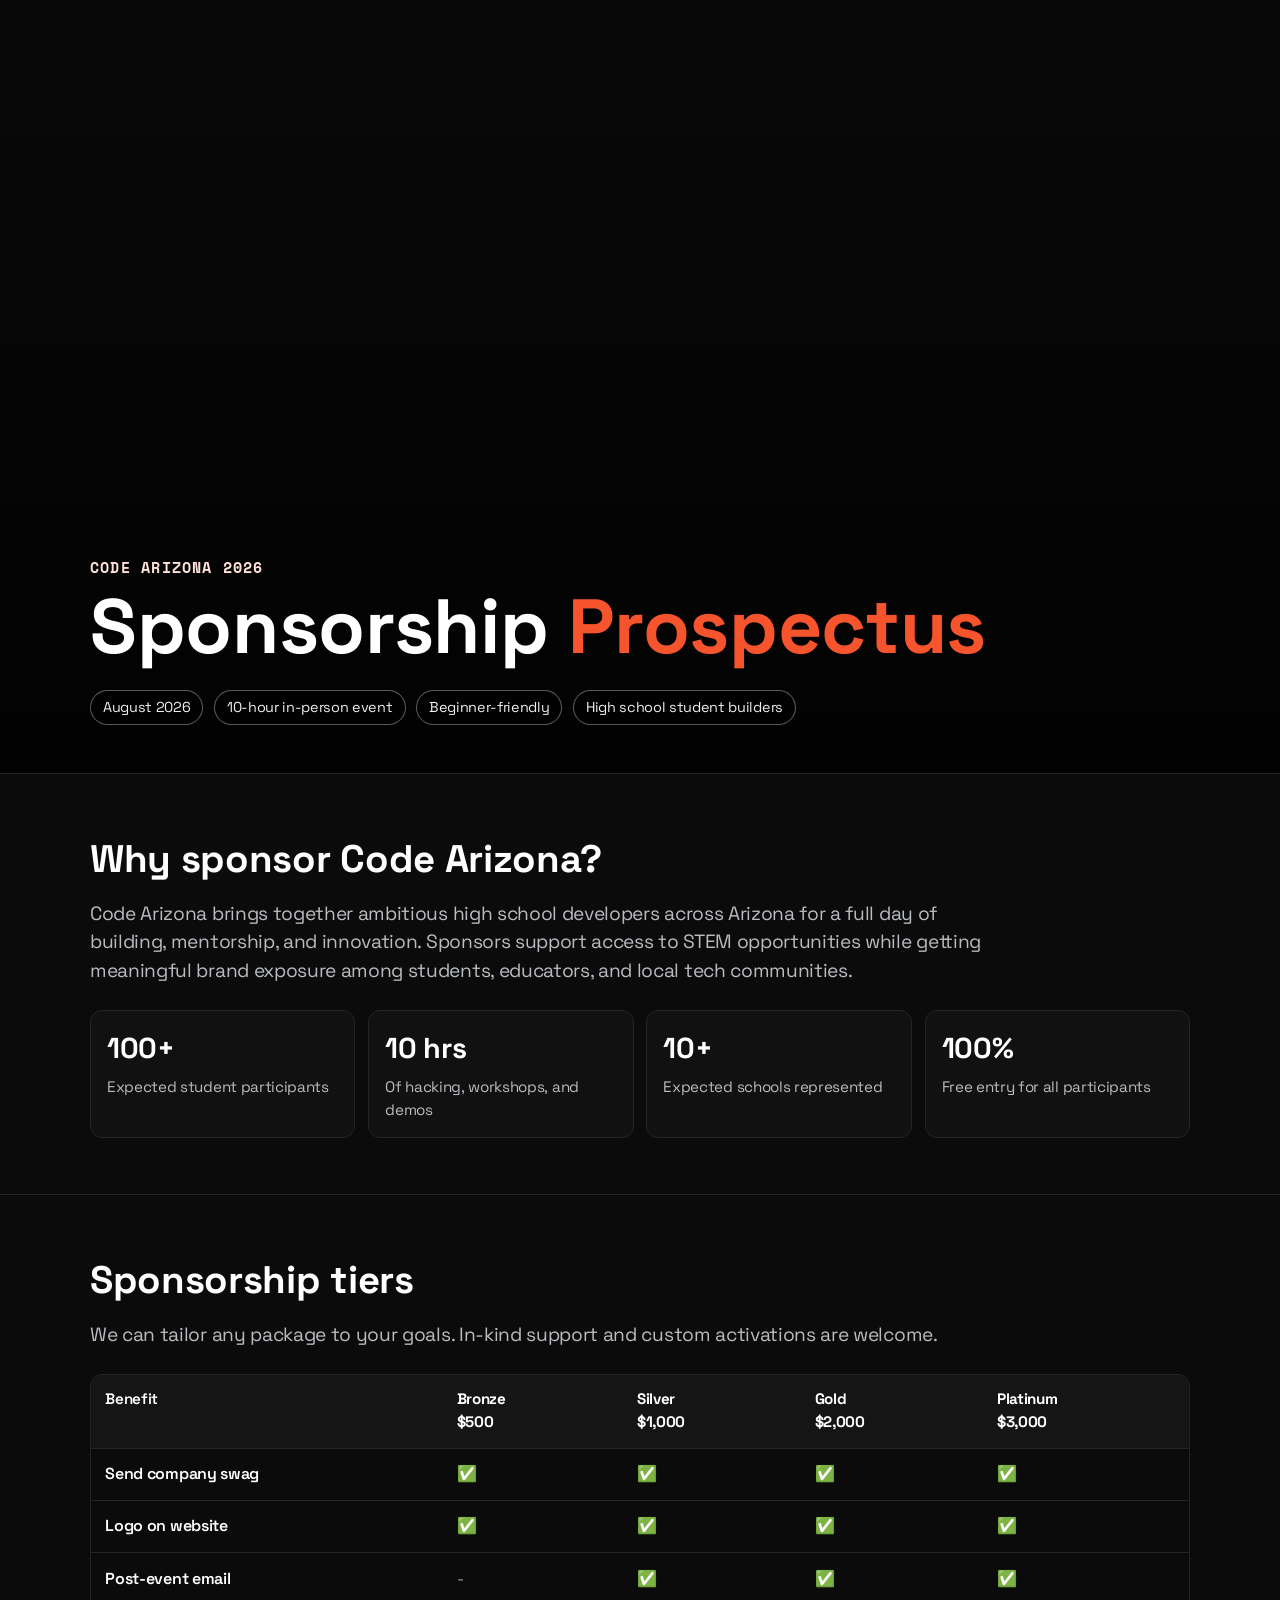
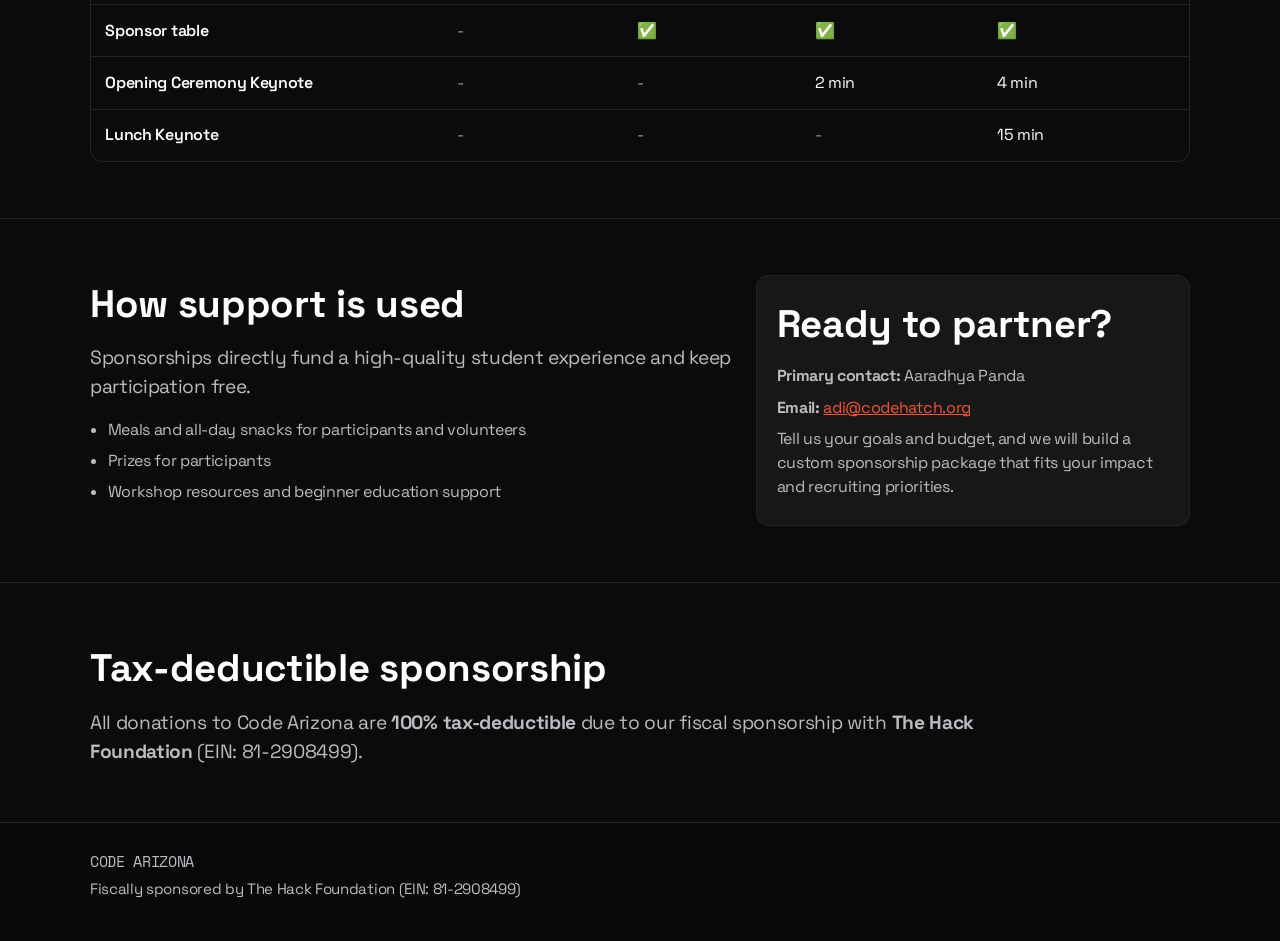
==== prospectus.html @ 8baa0966 "added prospectus + bunch of other changes" ====
<!doctype html>
<html lang="en">
  <head>
    <meta charset="UTF-8" />
    <meta name="viewport" content="width=device-width, initial-scale=1.0" />
    <title>Code Arizona Sponsorship Prospectus</title>
    <meta
      name="description"
      content="Official sponsorship prospectus for Code Arizona, Arizona's premier high school hackathon."
    />
    <link
      rel="icon"
      type="image/svg+xml"
      href='data:image/svg+xml,%3Csvg xmlns="http://www.w3.org/2000/svg" viewBox="0 0 64 64"%3E%3Crect width="64" height="64" fill="%23f6542d"/%3E%3C/svg%3E'
    />
    <link rel="preconnect" href="https://fonts.googleapis.com" />
    <link rel="preconnect" href="https://fonts.gstatic.com" crossorigin />
    <link
      href="https://fonts.googleapis.com/css2?family=Space+Grotesk:wght@400;500;700&family=Space+Mono:wght@400;700&display=swap"
      rel="stylesheet"
    />
    <style>
      :root {
        --accent: #f6542d;
        --ink: #0b0b0b;
        --paper: #ffffff;
        --muted: #b9bcc0;
        --line: #242424;
        --panel: #111111;
      }

      * {
        box-sizing: border-box;
      }

      html,
      body {
        margin: 0;
        padding: 0;
      }

      body {
        background: var(--ink);
        color: var(--paper);
        font-family: "Space Grotesk", -apple-system, BlinkMacSystemFont, "Segoe UI", sans-serif;
        letter-spacing: -0.02em;
        line-height: 1.5;
      }

      .wrap {
        width: min(1100px, 94vw);
        margin: 0 auto;
      }

      .mono {
        font-family: "Space Mono", "Space Grotesk", monospace;
      }

      .cover {
        min-height: 86vh;
        display: grid;
        align-items: end;
        padding: 3rem 0;
        background:
          linear-gradient(180deg, rgba(0, 0, 0, 0.25), rgba(0, 0, 0, 0.82)),
          url("https://user-cdn.hackclub-assets.com/019d8427-7d99-743b-9987-1778452b1eb2/DSC05970.jpg")
            center / cover no-repeat;
        border-bottom: 1px solid var(--line);
      }

      .kicker {
        margin: 0;
        color: #ffe2d9;
        font-size: 0.95rem;
        font-weight: 600;
        text-transform: uppercase;
        letter-spacing: 0.08em;
      }

      h1 {
        margin: 0.4rem 0 0;
        font-size: clamp(2rem, 6vw, 5rem);
        line-height: 1.05;
      }

      .accent {
        color: var(--accent);
      }

      .cover-meta {
        margin-top: 1.5rem;
        display: flex;
        flex-wrap: wrap;
        gap: 0.65rem;
      }

      .pill {
        border: 1px solid rgba(255, 255, 255, 0.35);
        border-radius: 999px;
        padding: 0.35rem 0.75rem;
        font-size: 0.9rem;
        color: #efefef;
        background: rgba(0, 0, 0, 0.35);
      }

      .section {
        padding: 3.5rem 0;
        border-bottom: 1px solid var(--line);
      }

      h2 {
        margin: 0 0 0.75rem;
        font-size: clamp(1.5rem, 3vw, 2.4rem);
      }

      .lead {
        margin: 0;
        color: var(--muted);
        font-size: clamp(1rem, 1.9vw, 1.2rem);
        max-width: 900px;
      }

      .stats {
        margin-top: 1.5rem;
        display: grid;
        grid-template-columns: repeat(4, minmax(0, 1fr));
        gap: 0.8rem;
      }

      .card {
        background: var(--panel);
        border: 1px solid var(--line);
        border-radius: 12px;
        padding: 1rem;
      }

      .card h3 {
        margin: 0;
        font-size: 1.8rem;
      }

      .card p {
        margin: 0.35rem 0 0;
        color: var(--muted);
        font-size: 0.95rem;
      }

      .tiers {
        margin-top: 1.5rem;
        overflow-x: auto;
        border: 1px solid var(--line);
        border-radius: 12px;
      }

      table {
        width: 100%;
        border-collapse: collapse;
        min-width: 820px;
      }

      th,
      td {
        border-bottom: 1px solid var(--line);
        padding: 0.85rem 0.9rem;
        text-align: left;
        vertical-align: top;
      }

      th {
        background: #151515;
        font-size: 0.95rem;
      }

      td:first-child,
      th:first-child {
        width: 32%;
        font-weight: 600;
      }

      tr:last-child td {
        border-bottom: 0;
      }

      .check {
        color: #7ddf96;
        font-weight: 700;
      }

      .x {
        color: #9c9c9c;
      }

      .split {
        display: grid;
        grid-template-columns: 1.2fr 0.8fr;
        gap: 1rem;
      }

      .list {
        margin: 1rem 0 0;
        padding-left: 1.1rem;
      }

      .list li {
        margin: 0.45rem 0;
        color: var(--muted);
      }

      .cta-box {
        background: #171717;
        border: 1px solid var(--line);
        border-radius: 12px;
        padding: 1.2rem;
      }

      .cta-box p {
        margin: 0.45rem 0;
        color: var(--muted);
      }

      .btn {
        display: inline-block;
        margin-top: 0.75rem;
        text-decoration: none;
        font-weight: 700;
        color: #0c0c0c;
        background: var(--accent);
        border: 2px solid var(--accent);
        border-radius: 8px;
        padding: 0.6rem 0.95rem;
      }

      footer {
        padding: 1.3rem 0 2.2rem;
        background: #090909;
      }

      footer p {
        margin: 0.35rem 0;
        color: var(--muted);
        font-size: 0.94rem;
      }

      a {
        color: var(--accent);
      }

      @media (max-width: 920px) {
        .stats {
          grid-template-columns: repeat(2, minmax(0, 1fr));
        }

        .split {
          grid-template-columns: 1fr;
        }
      }

      @media (max-width: 560px) {
        .stats {
          grid-template-columns: 1fr;
        }
      }
    </style>
  </head>
  <body>
    <header class="cover">
      <div class="wrap">
        <p class="kicker mono">Code Arizona 2026</p>
        <h1>
          Sponsorship <span class="accent">Prospectus</span><br />
        </h1>
        <div class="cover-meta">
          <span class="pill">August 2026</span>
          <span class="pill">10-hour in-person event</span>
          <span class="pill">Beginner-friendly</span>
          <span class="pill">High school student builders</span>
        </div>
      </div>
    </header>

    <main>
      <section class="section">
        <div class="wrap">
          <h2>Why sponsor Code Arizona?</h2>
          <p class="lead">
            Code Arizona brings together ambitious high school developers across Arizona for a
            full day of building, mentorship, and innovation. Sponsors support access to STEM
            opportunities while getting meaningful brand exposure among students, educators, and
            local tech communities.
          </p>
          <div class="stats">
            <article class="card">
              <h3>100+</h3>
              <p>Expected student participants</p>
            </article>
            <article class="card">
              <h3>10 hrs</h3>
              <p>Of hacking, workshops, and demos</p>
            </article>
            <article class="card">
              <h3>10+</h3>
              <p>Expected schools represented</p>
            </article>
            <article class="card">
              <h3>100%</h3>
              <p>Free entry for all participants</p>
            </article>
          </div>
        </div>
      </section>

      <section class="section">
        <div class="wrap">
          <h2>Sponsorship tiers</h2>
          <p class="lead">
            We can tailor any package to your goals. In-kind support and custom activations are
            welcome.
          </p>
          <div class="tiers">
            <table>
              <thead>
                <tr>
                  <th>Benefit</th>
                  <th>Bronze<br />$500</th>
                  <th>Silver<br />$1,000</th>
                  <th>Gold<br />$2,000</th>
                  <th>Platinum<br />$3,000</th>
                </tr>
              </thead>
              <tbody>
                <tr>
                  <td>Send company swag</td>
                  <td class="check">✅</td>
                  <td class="check">✅</td>
                  <td class="check">✅</td>
                  <td class="check">✅</td>
                </tr>
                <tr>
                  <td>Logo on website</td>
                  <td class="check">✅</td>
                  <td class="check">✅</td>
                  <td class="check">✅</td>
                  <td class="check">✅</td>
                </tr>
                <tr>
                  <td>Post-event email</td>
                  <td class="x">-</td>
                  <td class="check">✅</td>
                  <td class="check">✅</td>
                  <td class="check">✅</td>
                </tr>
                                <tr>
                  <td>Sponsor table</td>
                  <td class="x">-</td>
                  <td class="check">✅</td>
                  <td class="check">✅</td>
                  <td class="check">✅</td>
                </tr>
                <tr>
                  <td>Opening Ceremony Keynote</td>
                  <td class="x">-</td>
                  <td class="x">-</td>
                  <td>2 min</td>
                  <td>4 min</td>
                </tr>
                <tr>
                  <td>Lunch Keynote</td>
                  <td class="x">-</td>
                  <td class="x">-</td>
                  <td class="x">-</td>
                  <td>15 min</td>
                </tr>

              </tbody>
            </table>
          </div>
        </div>
      </section>

      <section class="section">
        <div class="wrap split">
          <div>
            <h2>How support is used</h2>
            <p class="lead">
              Sponsorships directly fund a high-quality student experience and keep participation
              free.
            </p>
            <ul class="list">
              <li>Meals and all-day snacks for participants and volunteers</li>
              <li>Prizes for participants</li>
              <li>Workshop resources and beginner education support</li>
            </ul>
          </div>
          <aside class="cta-box">
            <h2>Ready to partner?</h2>
            <p><strong>Primary contact:</strong> Aaradhya Panda</p>
            <p><strong>Email:</strong> <a href="mailto:adi@codehatch.org">adi@codehatch.org</a></p>
            <p>
              Tell us your goals and budget, and we will build a custom sponsorship package that
              fits your impact and recruiting priorities.
            </p>
          </aside>
        </div>
      </section>

      <section class="section">
        <div class="wrap">
          <h2>Tax-deductible sponsorship</h2>
          <p class="lead">
            All donations to Code Arizona are <strong>100% tax-deductible</strong> due to our
            fiscal sponsorship with <strong>The Hack Foundation</strong> (EIN: 81-2908499).
          </p>
        </div>
      </section>
    </main>

    <footer>
      <div class="wrap">
        <p class="mono">CODE ARIZONA</p>
        <p>Fiscally sponsored by The Hack Foundation (EIN: 81-2908499)</p>
      </div>
    </footer>
  </body>
</html>
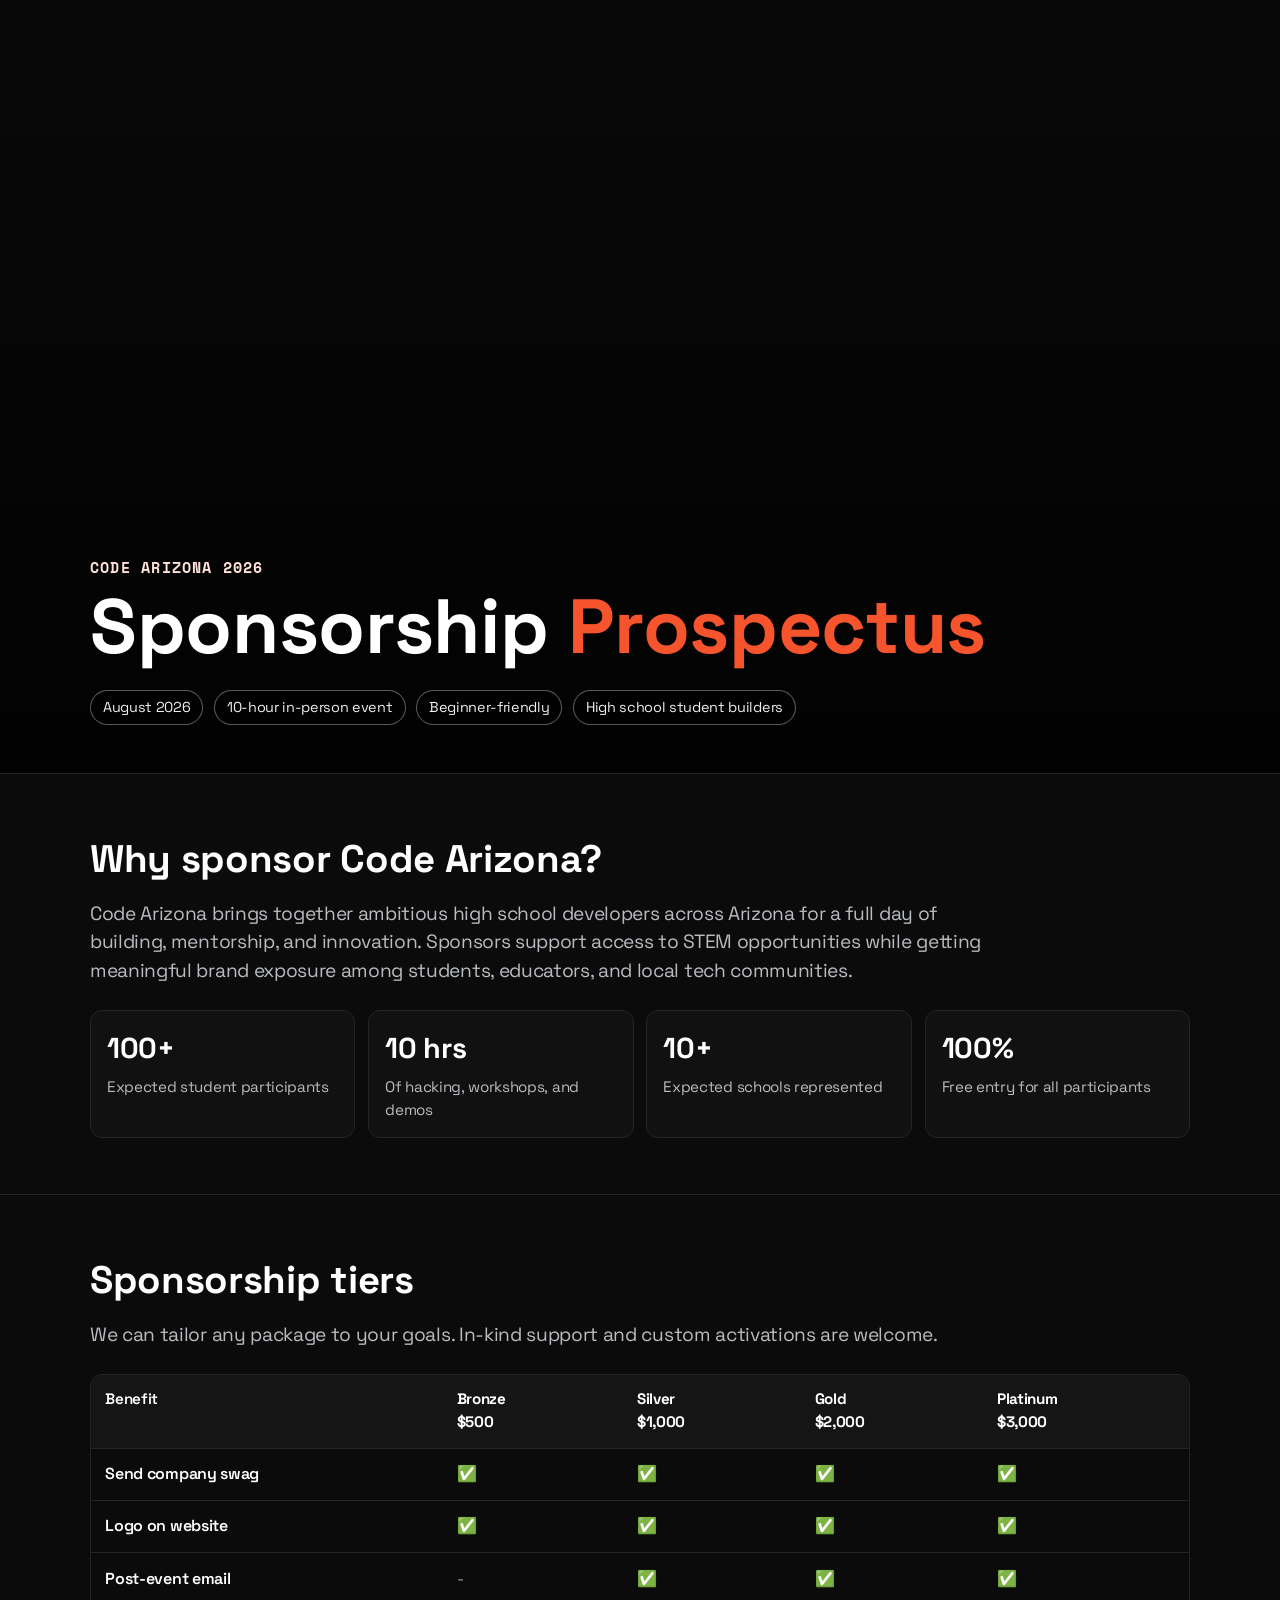
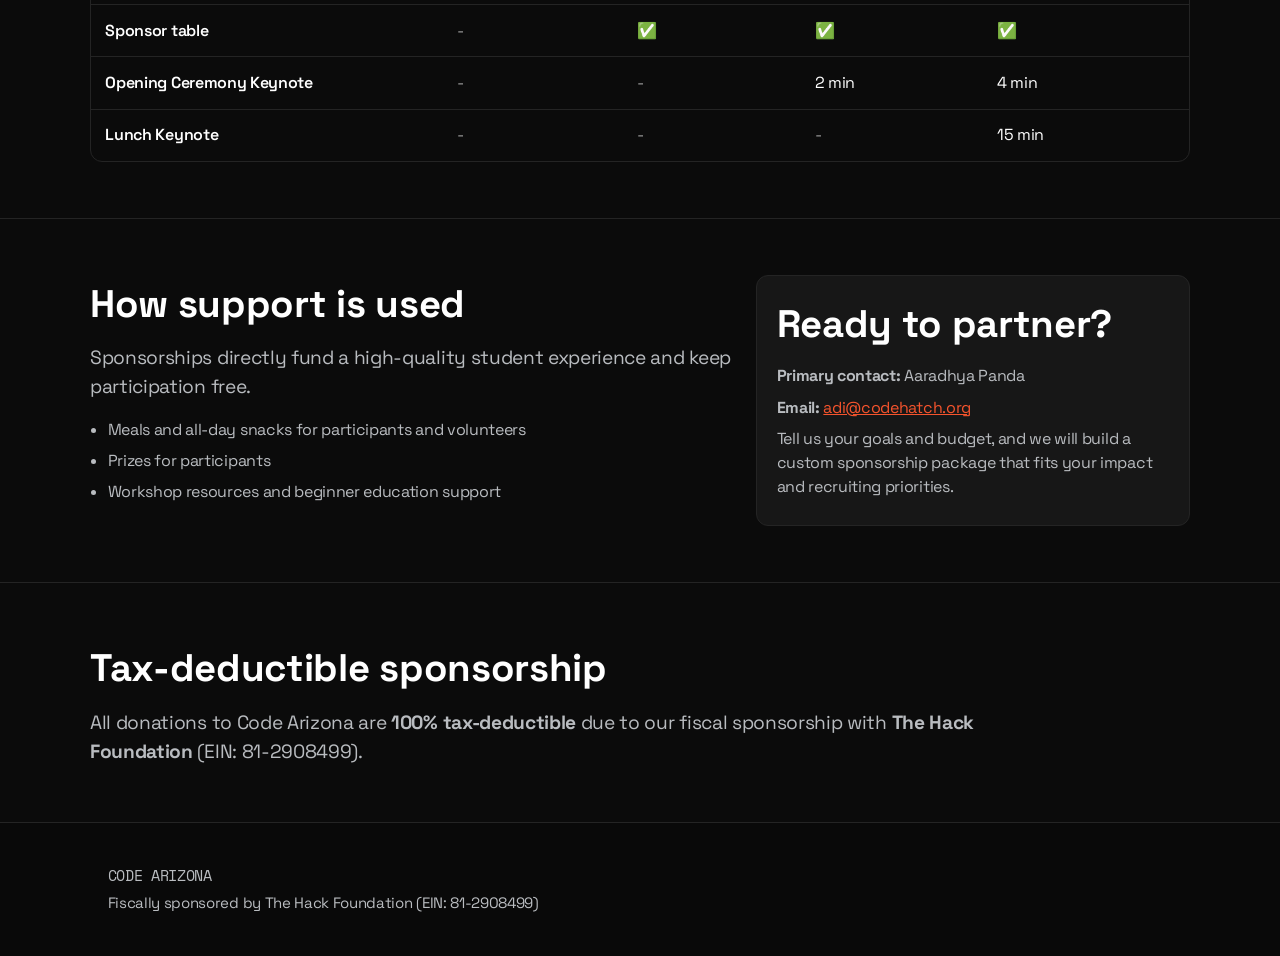
==== commit 99582749: "added AI ooohhh" ====
--- a/prospectus.html
+++ b/prospectus.html
@@ -231,7 +231,7 @@
       }
 
       footer {
-        padding: 1.3rem 0 2.2rem;
+        padding: 2.2rem 0 2.2rem 2.2rem;
         background: #090909;
       }
 
